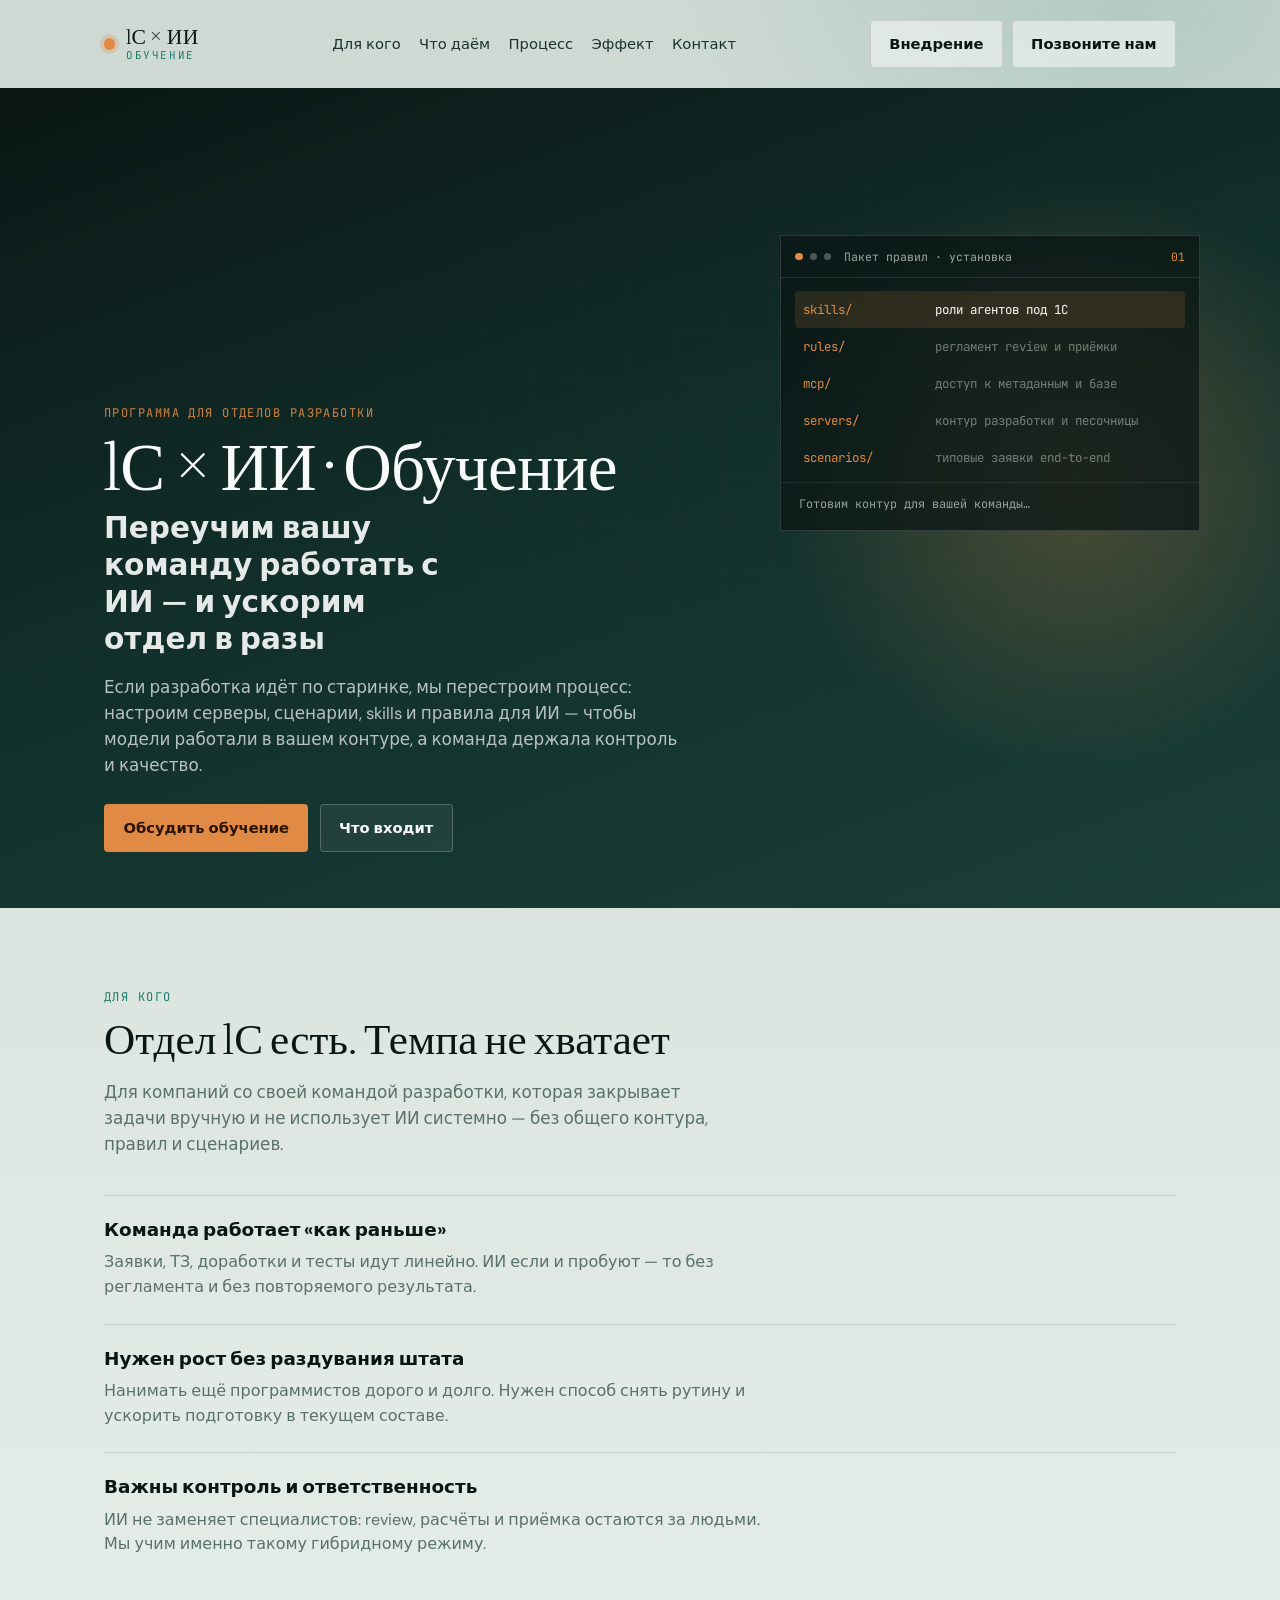
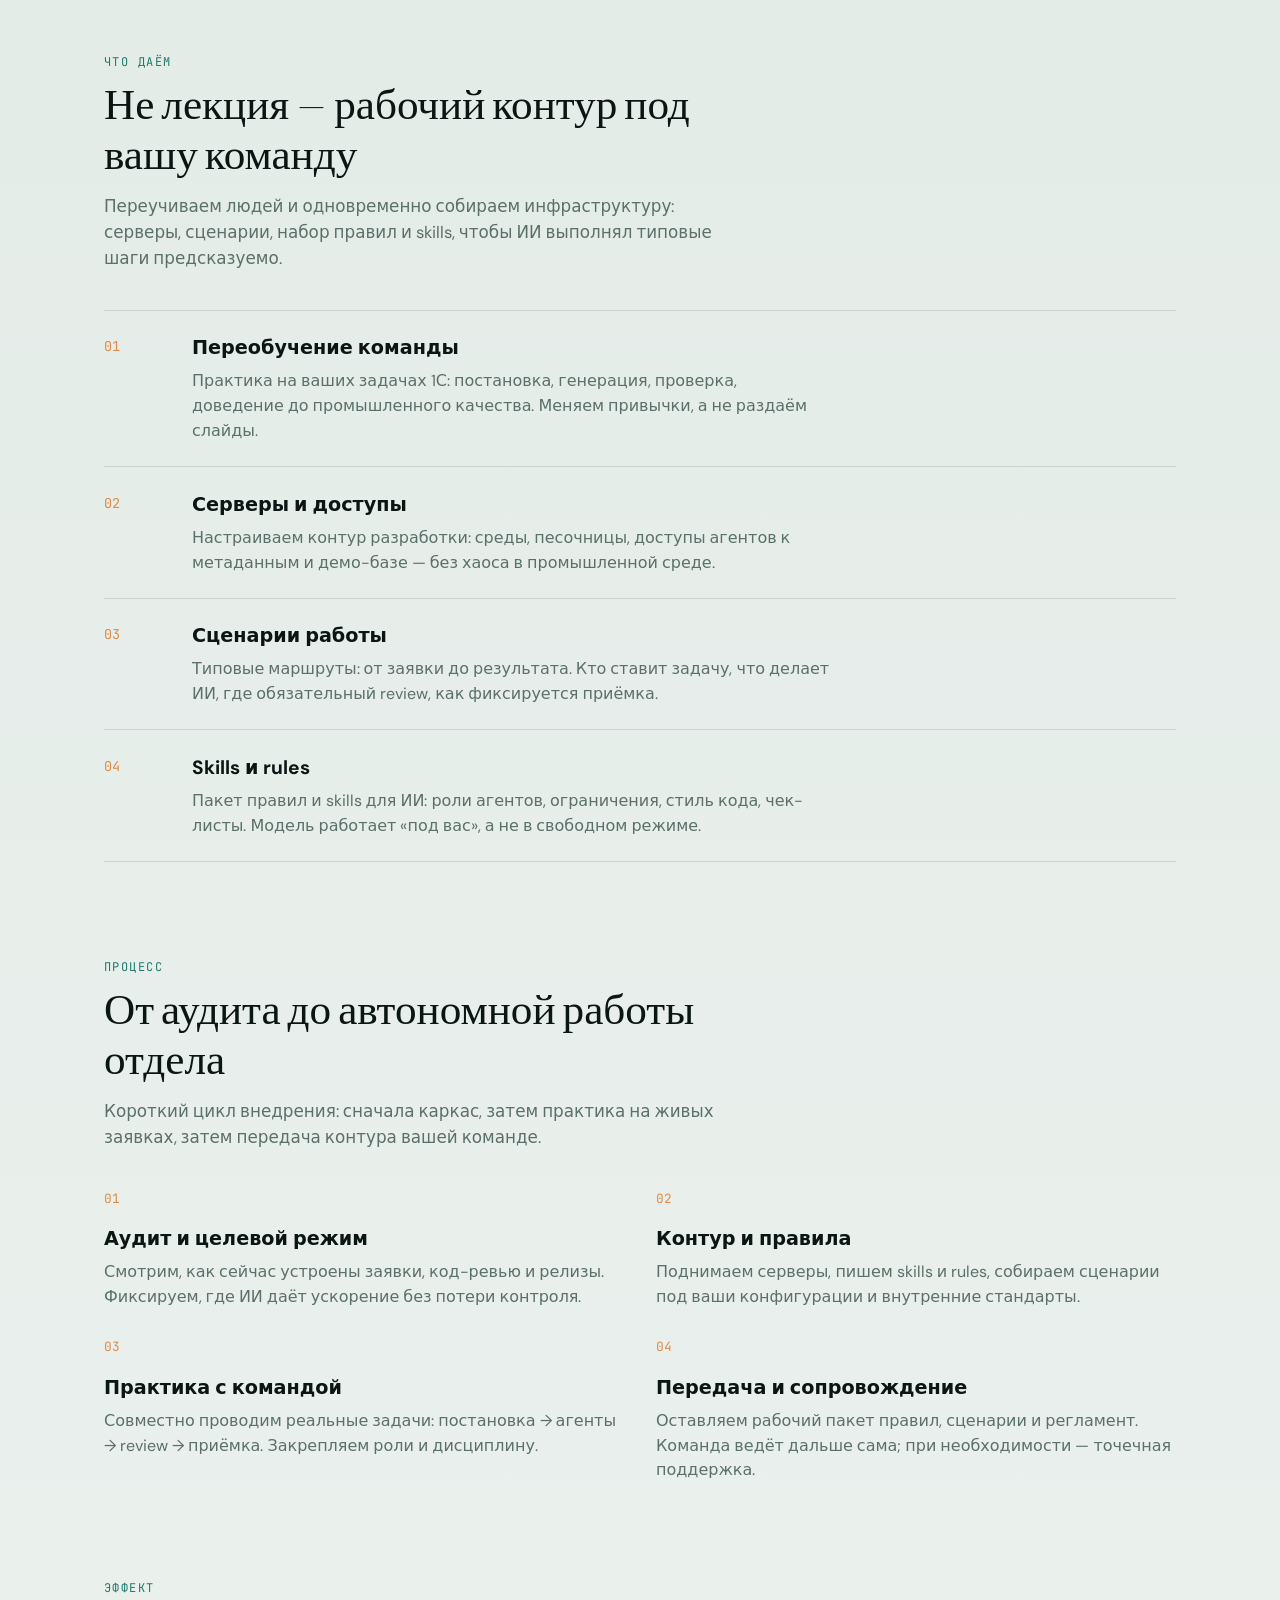
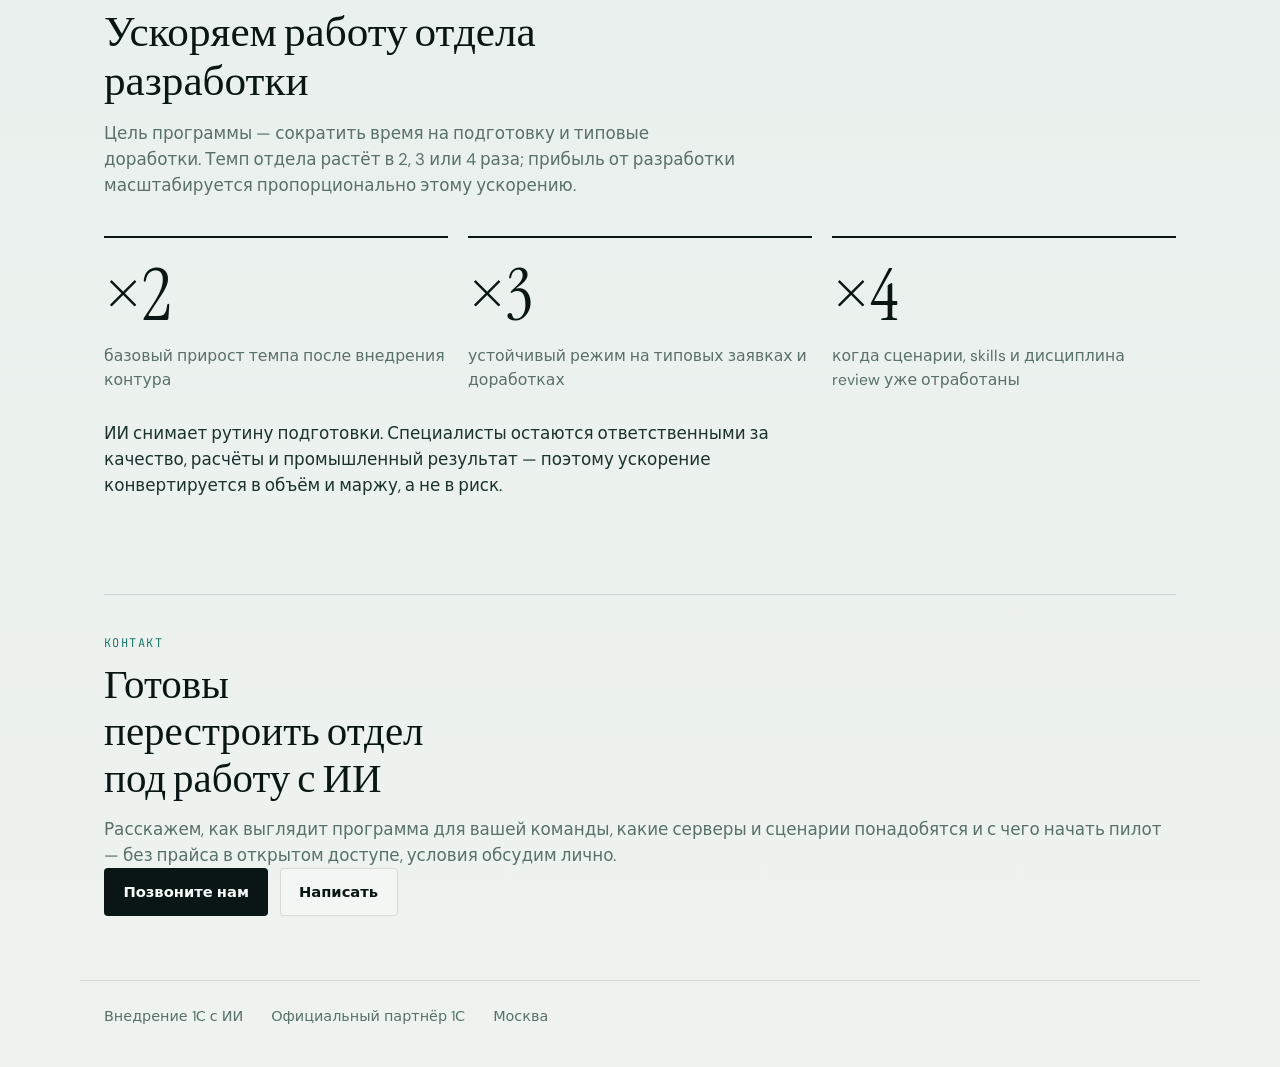
==== training/index.html @ ff964631 "Add second landing for AI training of 1C development teams New /training site covers retraining, ser" ====
<!DOCTYPE html>
<html lang="ru">
<head>
  <meta charset="UTF-8" />
  <meta name="viewport" content="width=device-width, initial-scale=1" />
  <title>Обучение команды 1С работе с ИИ</title>
  <meta name="description" content="Переучиваем отдел разработки 1С: сценарии, серверы, правила и skills для ИИ. Ускоряем работу в 2–4 раза без расширения штата." />
  <link rel="preconnect" href="https://fonts.googleapis.com" />
  <link rel="preconnect" href="https://fonts.gstatic.com" crossorigin />
  <link href="https://fonts.googleapis.com/css2?family=DM+Sans:ital,opsz,wght@0,9..40,400;0,9..40,500;0,9..40,600;0,9..40,700;1,9..40,400&family=Instrument+Serif:ital@0;1&family=JetBrains+Mono:wght@400;500&display=swap" rel="stylesheet" />
  <link rel="stylesheet" href="styles.css" />
</head>
<body>
  <div class="grain" aria-hidden="true"></div>

  <header class="site-header">
    <a class="brand" href="#top" aria-label="Наверх">
      <span class="brand-mark" aria-hidden="true"></span>
      <span class="brand-text">
        <span class="brand-line">1С × ИИ</span>
        <span class="brand-sub">Обучение</span>
      </span>
    </a>
    <nav class="nav">
      <a href="#for-whom">Для кого</a>
      <a href="#deliver">Что даём</a>
      <a href="#process">Процесс</a>
      <a href="#effect">Эффект</a>
      <a href="#contact">Контакт</a>
    </nav>
    <div class="header-actions">
      <a class="btn btn-ghost" href="../">Внедрение</a>
      <a class="btn btn-ghost" href="tel:+79161446944">Позвоните нам</a>
    </div>
  </header>

  <main id="top">
    <section class="hero" aria-labelledby="hero-title">
      <div class="hero-plane" aria-hidden="true">
        <div class="hero-grid"></div>
        <div class="hero-glow"></div>
        <div class="pack" id="pack">
          <div class="pack-chrome">
            <span class="pack-dot"></span>
            <span class="pack-dot"></span>
            <span class="pack-dot"></span>
            <span class="pack-label">Пакет правил · установка</span>
            <span class="pack-step" id="pack-step">01</span>
          </div>
          <ul class="pack-list" id="pack-list">
            <li class="is-on"><code>skills/</code><span>роли агентов под 1С</span></li>
            <li><code>rules/</code><span>регламент review и приёмки</span></li>
            <li><code>mcp/</code><span>доступ к метаданным и базе</span></li>
            <li><code>servers/</code><span>контур разработки и песочницы</span></li>
            <li><code>scenarios/</code><span>типовые заявки end-to-end</span></li>
          </ul>
          <p class="pack-status" id="pack-status">Готовим контур для вашей команды…</p>
        </div>
      </div>

      <div class="hero-copy">
        <p class="hero-kicker">Программа для отделов разработки</p>
        <p class="hero-brand">1С × ИИ · Обучение</p>
        <h1 class="hero-title" id="hero-title">Переучим вашу команду работать с ИИ — и ускорим отдел в разы</h1>
        <p class="hero-lead">
          Если разработка идёт по старинке, мы перестроим процесс: настроим серверы, сценарии, skills и правила для ИИ — чтобы модели работали в вашем контуре, а команда держала контроль и качество.
        </p>
        <div class="hero-cta">
          <a class="btn btn-primary" href="#contact">Обсудить обучение</a>
          <a class="btn btn-ghost" href="#deliver">Что входит</a>
        </div>
      </div>
    </section>

    <section class="section for-whom" id="for-whom" aria-labelledby="for-whom-title">
      <div class="section-head">
        <p class="eyebrow">Для кого</p>
        <h2 id="for-whom-title">Отдел 1С есть. Темпа не хватает</h2>
        <p class="section-lead">
          Для компаний со своей командой разработки, которая закрывает задачи вручную и не использует ИИ системно — без общего контура, правил и сценариев.
        </p>
      </div>
      <ul class="signal-list">
        <li>
          <strong>Команда работает «как раньше»</strong>
          <span>Заявки, ТЗ, доработки и тесты идут линейно. ИИ если и пробуют — то без регламента и без повторяемого результата.</span>
        </li>
        <li>
          <strong>Нужен рост без раздувания штата</strong>
          <span>Нанимать ещё программистов дорого и долго. Нужен способ снять рутину и ускорить подготовку в текущем составе.</span>
        </li>
        <li>
          <strong>Важны контроль и ответственность</strong>
          <span>ИИ не заменяет специалистов: review, расчёты и приёмка остаются за людьми. Мы учим именно такому гибридному режиму.</span>
        </li>
      </ul>
    </section>

    <section class="section deliver" id="deliver" aria-labelledby="deliver-title">
      <div class="section-head">
        <p class="eyebrow">Что даём</p>
        <h2 id="deliver-title">Не лекция — рабочий контур под вашу команду</h2>
        <p class="section-lead">
          Переучиваем людей и одновременно собираем инфраструктуру: серверы, сценарии, набор правил и skills, чтобы ИИ выполнял типовые шаги предсказуемо.
        </p>
      </div>
      <ol class="deliver-list">
        <li>
          <span class="deliver-num">01</span>
          <div>
            <h3>Переобучение команды</h3>
            <p>Практика на ваших задачах 1С: постановка, генерация, проверка, доведение до промышленного качества. Меняем привычки, а не раздаём слайды.</p>
          </div>
        </li>
        <li>
          <span class="deliver-num">02</span>
          <div>
            <h3>Серверы и доступы</h3>
            <p>Настраиваем контур разработки: среды, песочницы, доступы агентов к метаданным и демо-базе — без хаоса в промышленной среде.</p>
          </div>
        </li>
        <li>
          <span class="deliver-num">03</span>
          <div>
            <h3>Сценарии работы</h3>
            <p>Типовые маршруты: от заявки до результата. Кто ставит задачу, что делает ИИ, где обязательный review, как фиксируется приёмка.</p>
          </div>
        </li>
        <li>
          <span class="deliver-num">04</span>
          <div>
            <h3>Skills и rules</h3>
            <p>Пакет правил и skills для ИИ: роли агентов, ограничения, стиль кода, чек-листы. Модель работает «под вас», а не в свободном режиме.</p>
          </div>
        </li>
      </ol>
    </section>

    <section class="section process" id="process" aria-labelledby="process-title">
      <div class="section-head">
        <p class="eyebrow">Процесс</p>
        <h2 id="process-title">От аудита до автономной работы отдела</h2>
        <p class="section-lead">
          Короткий цикл внедрения: сначала каркас, затем практика на живых заявках, затем передача контура вашей команде.
        </p>
      </div>
      <ol class="steps">
        <li>
          <h3>Аудит и целевой режим</h3>
          <p>Смотрим, как сейчас устроены заявки, код-ревью и релизы. Фиксируем, где ИИ даёт ускорение без потери контроля.</p>
        </li>
        <li>
          <h3>Контур и правила</h3>
          <p>Поднимаем серверы, пишем skills и rules, собираем сценарии под ваши конфигурации и внутренние стандарты.</p>
        </li>
        <li>
          <h3>Практика с командой</h3>
          <p>Совместно проводим реальные задачи: постановка → агенты → review → приёмка. Закрепляем роли и дисциплину.</p>
        </li>
        <li>
          <h3>Передача и сопровождение</h3>
          <p>Оставляем рабочий пакет правил, сценарии и регламент. Команда ведёт дальше сама; при необходимости — точечная поддержка.</p>
        </li>
      </ol>
    </section>

    <section class="section effect" id="effect" aria-labelledby="effect-title">
      <div class="section-head">
        <p class="eyebrow">Эффект</p>
        <h2 id="effect-title">Ускоряем работу отдела разработки</h2>
        <p class="section-lead">
          Цель программы — сократить время на подготовку и типовые доработки. Темп отдела растёт в 2, 3 или 4 раза; прибыль от разработки масштабируется пропорционально этому ускорению.
        </p>
      </div>
      <div class="multipliers" aria-label="Множители ускорения">
        <div class="multiplier">
          <p class="multiplier-value">×2</p>
          <p class="multiplier-label">базовый прирост темпа после внедрения контура</p>
        </div>
        <div class="multiplier">
          <p class="multiplier-value">×3</p>
          <p class="multiplier-label">устойчивый режим на типовых заявках и доработках</p>
        </div>
        <div class="multiplier">
          <p class="multiplier-value">×4</p>
          <p class="multiplier-label">когда сценарии, skills и дисциплина review уже отработаны</p>
        </div>
      </div>
      <p class="effect-note">
        ИИ снимает рутину подготовки. Специалисты остаются ответственными за качество, расчёты и промышленный результат — поэтому ускорение конвертируется в объём и маржу, а не в риск.
      </p>
    </section>

    <section class="section contact" id="contact" aria-labelledby="contact-title">
      <div class="contact-panel">
        <p class="eyebrow">Контакт</p>
        <h2 id="contact-title">Готовы перестроить отдел под работу с ИИ</h2>
        <p class="section-lead">
          Расскажем, как выглядит программа для вашей команды, какие серверы и сценарии понадобятся и с чего начать пилот — без прайса в открытом доступе, условия обсудим лично.
        </p>
        <div class="hero-cta">
          <a class="btn btn-primary" href="tel:+79161446944">Позвоните нам</a>
          <a class="btn btn-ghost" href="mailto:info@intelav.ru">Написать</a>
        </div>
      </div>
    </section>
  </main>

  <footer class="site-footer">
    <a href="../">Внедрение 1С с ИИ</a>
    <span>Официальный партнёр 1С</span>
    <span>Москва</span>
  </footer>

  <script src="script.js"></script>
</body>
</html>
---- training/styles.css ----
:root {
  --ink: #0a1614;
  --ink-soft: #1c322e;
  --paper: #e4ece8;
  --line: rgba(10, 22, 20, 0.12);
  --ember: #e08a45;
  --ember-ink: #2a1406;
  --teal: #1f7a6c;
  --muted: #5a706a;
  --white: #f7faf8;
  --font-display: "Instrument Serif", Georgia, serif;
  --font-body: "DM Sans", system-ui, sans-serif;
  --font-mono: "JetBrains Mono", ui-monospace, monospace;
  --radius: 4px;
  --max: 1120px;
}

*,
*::before,
*::after {
  box-sizing: border-box;
}

html {
  scroll-behavior: smooth;
}

body {
  margin: 0;
  font-family: var(--font-body);
  color: var(--ink);
  background:
    radial-gradient(1000px 560px at 12% -10%, rgba(224, 138, 69, 0.18), transparent 55%),
    radial-gradient(900px 640px at 88% 0%, rgba(31, 122, 108, 0.16), transparent 50%),
    linear-gradient(180deg, #cfdad4 0%, var(--paper) 38%, #eef3f0 100%);
  line-height: 1.55;
  min-height: 100vh;
  overflow-x: hidden;
}

.grain {
  pointer-events: none;
  position: fixed;
  inset: 0;
  z-index: 0;
  opacity: 0.045;
  background-image: url("data:image/svg+xml,%3Csvg viewBox='0 0 200 200' xmlns='http://www.w3.org/2000/svg'%3E%3Cfilter id='n'%3E%3CfeTurbulence type='fractalNoise' baseFrequency='0.9' numOctaves='4' stitchTiles='stitch'/%3E%3C/filter%3E%3Crect width='100%25' height='100%25' filter='url(%23n)'/%3E%3C/svg%3E");
}

.site-header,
main,
.site-footer {
  position: relative;
  z-index: 1;
}

a {
  color: inherit;
  text-decoration: none;
}

.site-header {
  display: flex;
  align-items: center;
  justify-content: space-between;
  gap: 1rem;
  max-width: var(--max);
  margin: 0 auto;
  padding: 1.25rem 1.5rem;
}

.brand {
  display: inline-flex;
  align-items: center;
  gap: 0.7rem;
}

.brand-mark {
  width: 0.7rem;
  height: 0.7rem;
  border-radius: 50%;
  background: var(--ember);
  box-shadow: 0 0 0 4px rgba(224, 138, 69, 0.22);
  animation: pulse-mark 2.8s ease-in-out infinite;
}

.brand-text {
  display: flex;
  flex-direction: column;
  line-height: 1.1;
}

.brand-line {
  font-family: var(--font-display);
  font-size: 1.35rem;
  letter-spacing: 0.01em;
}

.brand-sub {
  font-family: var(--font-mono);
  font-size: 0.68rem;
  text-transform: uppercase;
  letter-spacing: 0.14em;
  color: var(--teal);
}

.nav {
  display: flex;
  gap: 1.15rem;
  font-size: 0.92rem;
  color: var(--ink-soft);
}

.nav a:hover {
  color: var(--ink);
}

.header-actions {
  display: flex;
  gap: 0.55rem;
}

.btn {
  display: inline-flex;
  align-items: center;
  justify-content: center;
  padding: 0.72rem 1.15rem;
  border-radius: var(--radius);
  border: 1px solid transparent;
  font: inherit;
  font-weight: 600;
  font-size: 0.92rem;
  transition: transform 0.18s ease, background 0.18s ease, border-color 0.18s ease;
}

.btn:hover {
  transform: translateY(-1px);
}

.btn-primary {
  background: var(--ink);
  color: var(--white);
}

.btn-primary:hover {
  background: var(--ink-soft);
}

.btn-ghost {
  border-color: var(--line);
  background: rgba(247, 250, 248, 0.55);
  color: var(--ink);
}

.btn-ghost:hover {
  border-color: var(--ink);
}

.hero {
  position: relative;
  min-height: calc(100vh - 5rem);
  display: grid;
  align-items: end;
  max-width: none;
  margin: 0;
  padding: 0;
  overflow: hidden;
}

.hero-plane {
  position: absolute;
  inset: 0;
  background:
    linear-gradient(160deg, #0a1614 0%, #12302b 48%, #1a3f38 100%);
}

.hero-grid {
  position: absolute;
  inset: 0;
  opacity: 0.28;
  background-image:
    linear-gradient(rgba(224, 138, 69, 0.12) 1px, transparent 1px),
    linear-gradient(90deg, rgba(224, 138, 69, 0.12) 1px, transparent 1px);
  background-size: 48px 48px;
  mask-image: radial-gradient(ellipse 70% 60% at 70% 40%, #000 20%, transparent 75%);
  animation: grid-drift 18s linear infinite;
}

.hero-glow {
  position: absolute;
  width: 48vw;
  height: 48vw;
  right: -8%;
  top: 10%;
  border-radius: 50%;
  background: radial-gradient(circle, rgba(224, 138, 69, 0.28), transparent 68%);
  animation: glow-breathe 6s ease-in-out infinite;
}

.pack {
  position: absolute;
  right: max(1.5rem, calc((100vw - var(--max)) / 2));
  top: 18%;
  width: min(420px, 42vw);
  border: 1px solid rgba(247, 250, 248, 0.14);
  background: rgba(10, 22, 20, 0.72);
  backdrop-filter: blur(10px);
  color: var(--white);
  font-family: var(--font-mono);
  overflow: hidden;
}

.pack-chrome {
  display: flex;
  align-items: center;
  gap: 0.45rem;
  padding: 0.7rem 0.9rem;
  border-bottom: 1px solid rgba(247, 250, 248, 0.1);
  font-size: 0.72rem;
  color: rgba(247, 250, 248, 0.62);
}

.pack-dot {
  width: 0.45rem;
  height: 0.45rem;
  border-radius: 50%;
  background: rgba(247, 250, 248, 0.28);
}

.pack-dot:first-child {
  background: var(--ember);
}

.pack-label {
  margin-left: 0.35rem;
  flex: 1;
}

.pack-step {
  color: var(--ember);
}

.pack-list {
  list-style: none;
  margin: 0;
  padding: 0.85rem 0.9rem 0.4rem;
}

.pack-list li {
  display: grid;
  grid-template-columns: 7.5rem 1fr;
  gap: 0.75rem;
  padding: 0.55rem 0.45rem;
  border-radius: var(--radius);
  font-size: 0.78rem;
  color: rgba(247, 250, 248, 0.42);
  transition: color 0.35s ease, background 0.35s ease;
}

.pack-list li.is-on {
  color: var(--white);
  background: rgba(224, 138, 69, 0.14);
}

.pack-list code {
  color: var(--ember);
  font-family: inherit;
}

.pack-status {
  margin: 0;
  padding: 0.75rem 1.1rem 1rem;
  font-size: 0.74rem;
  color: rgba(247, 250, 248, 0.58);
  border-top: 1px solid rgba(247, 250, 248, 0.08);
}

.hero-copy {
  position: relative;
  z-index: 2;
  max-width: var(--max);
  width: 100%;
  margin: 0 auto;
  padding: 6.5rem 1.5rem 3.5rem;
  color: var(--white);
}

.hero-kicker {
  margin: 0 0 0.85rem;
  font-family: var(--font-mono);
  font-size: 0.75rem;
  letter-spacing: 0.12em;
  text-transform: uppercase;
  color: rgba(224, 138, 69, 0.92);
}

.hero-brand {
  margin: 0 0 0.65rem;
  font-family: var(--font-display);
  font-size: clamp(2.4rem, 5.5vw, 4.2rem);
  line-height: 0.95;
  letter-spacing: -0.01em;
}

.hero-title {
  margin: 0 0 1rem;
  max-width: 16ch;
  font-family: var(--font-body);
  font-size: clamp(1.35rem, 2.4vw, 1.85rem);
  font-weight: 600;
  line-height: 1.25;
  color: rgba(247, 250, 248, 0.92);
}

.hero-lead {
  margin: 0 0 1.6rem;
  max-width: 36rem;
  font-size: 1.05rem;
  color: rgba(247, 250, 248, 0.72);
}

.hero-cta {
  display: flex;
  flex-wrap: wrap;
  gap: 0.7rem;
}

.hero .btn-ghost {
  border-color: rgba(247, 250, 248, 0.22);
  background: rgba(247, 250, 248, 0.06);
  color: var(--white);
}

.hero .btn-ghost:hover {
  border-color: rgba(247, 250, 248, 0.55);
}

.hero .btn-primary {
  background: var(--ember);
  color: var(--ember-ink);
}

.hero .btn-primary:hover {
  background: #eba05f;
}

.section {
  max-width: var(--max);
  margin: 0 auto;
  padding: 5rem 1.5rem 1rem;
}

.section-head {
  max-width: 40rem;
  margin-bottom: 2.4rem;
}

.eyebrow {
  margin: 0 0 0.55rem;
  font-family: var(--font-mono);
  font-size: 0.75rem;
  letter-spacing: 0.12em;
  text-transform: uppercase;
  color: var(--teal);
}

.section-head h2 {
  margin: 0 0 0.85rem;
  font-family: var(--font-display);
  font-size: clamp(1.9rem, 3.4vw, 2.7rem);
  font-weight: 400;
  line-height: 1.15;
}

.section-lead {
  margin: 0;
  color: var(--muted);
  font-size: 1.05rem;
}

.signal-list,
.deliver-list,
.steps {
  list-style: none;
  margin: 0;
  padding: 0;
}

.signal-list {
  display: grid;
  gap: 1.5rem;
}

.signal-list li {
  display: grid;
  gap: 0.35rem;
  padding-top: 1.25rem;
  border-top: 1px solid var(--line);
}

.signal-list strong {
  font-size: 1.15rem;
}

.signal-list span {
  color: var(--muted);
  max-width: 42rem;
}

.deliver-list {
  display: grid;
  gap: 0;
}

.deliver-list li {
  display: grid;
  grid-template-columns: 4.5rem 1fr;
  gap: 1rem;
  padding: 1.4rem 0;
  border-top: 1px solid var(--line);
}

.deliver-list li:last-child {
  border-bottom: 1px solid var(--line);
}

.deliver-num {
  font-family: var(--font-mono);
  font-size: 0.85rem;
  color: var(--ember);
  padding-top: 0.2rem;
}

.deliver-list h3,
.steps h3 {
  margin: 0 0 0.4rem;
  font-size: 1.2rem;
}

.deliver-list p,
.steps p {
  margin: 0;
  color: var(--muted);
  max-width: 40rem;
}

.steps {
  display: grid;
  grid-template-columns: repeat(2, minmax(0, 1fr));
  gap: 1.75rem 2rem;
  counter-reset: step;
}

.steps li {
  position: relative;
  padding-top: 2.2rem;
}

.steps li::before {
  counter-increment: step;
  content: "0" counter(step);
  position: absolute;
  top: 0;
  left: 0;
  font-family: var(--font-mono);
  font-size: 0.8rem;
  color: var(--ember);
}

.multipliers {
  display: grid;
  grid-template-columns: repeat(3, minmax(0, 1fr));
  gap: 1.25rem;
  margin-bottom: 1.75rem;
}

.multiplier {
  padding: 1.4rem 0 0;
  border-top: 2px solid var(--ink);
}

.multiplier-value {
  margin: 0;
  font-family: var(--font-display);
  font-size: clamp(3rem, 6vw, 4.5rem);
  line-height: 1;
  color: var(--ink);
}

.multiplier-label {
  margin: 0.7rem 0 0;
  color: var(--muted);
  font-size: 0.98rem;
}

.effect-note {
  margin: 0;
  max-width: 44rem;
  color: var(--ink-soft);
  font-size: 1.05rem;
}

.contact {
  padding-bottom: 4rem;
}

.contact-panel {
  padding: 2.4rem 0 0;
  border-top: 1px solid var(--line);
}

.contact-panel h2 {
  margin: 0 0 0.85rem;
  font-family: var(--font-display);
  font-size: clamp(1.9rem, 3.2vw, 2.6rem);
  font-weight: 400;
  line-height: 1.15;
  max-width: 18ch;
}

.site-footer {
  display: flex;
  flex-wrap: wrap;
  gap: 1rem 1.75rem;
  max-width: var(--max);
  margin: 0 auto;
  padding: 1.5rem 1.5rem 2.5rem;
  color: var(--muted);
  font-size: 0.9rem;
  border-top: 1px solid var(--line);
}

.site-footer a:hover {
  color: var(--ink);
}

.reveal {
  opacity: 0;
  transform: translateY(18px);
  transition: opacity 0.7s ease, transform 0.7s ease;
}

.reveal.is-visible {
  opacity: 1;
  transform: none;
}

@keyframes pulse-mark {
  0%,
  100% {
    box-shadow: 0 0 0 4px rgba(224, 138, 69, 0.22);
  }
  50% {
    box-shadow: 0 0 0 8px rgba(224, 138, 69, 0.08);
  }
}

@keyframes grid-drift {
  from {
    transform: translateY(0);
  }
  to {
    transform: translateY(48px);
  }
}

@keyframes glow-breathe {
  0%,
  100% {
    opacity: 0.75;
    transform: scale(1);
  }
  50% {
    opacity: 1;
    transform: scale(1.06);
  }
}

@media (max-width: 900px) {
  .nav {
    display: none;
  }

  .pack {
    position: relative;
    right: auto;
    top: auto;
    width: min(100%, 420px);
    margin: 1.5rem 1.5rem 0 auto;
  }

  .hero {
    min-height: auto;
    display: block;
  }

  .hero-copy {
    padding-top: 2.5rem;
  }

  .hero-brand {
    max-width: 12ch;
  }

  .steps,
  .multipliers {
    grid-template-columns: 1fr;
  }
}

@media (max-width: 560px) {
  .header-actions .btn-ghost:first-child {
    display: none;
  }

  .deliver-list li {
    grid-template-columns: 3rem 1fr;
  }

  .pack-list li {
    grid-template-columns: 1fr;
    gap: 0.2rem;
  }
}

@media (prefers-reduced-motion: reduce) {
  *,
  *::before,
  *::after {
    animation: none !important;
    transition: none !important;
  }

  .reveal {
    opacity: 1;
    transform: none;
  }
}
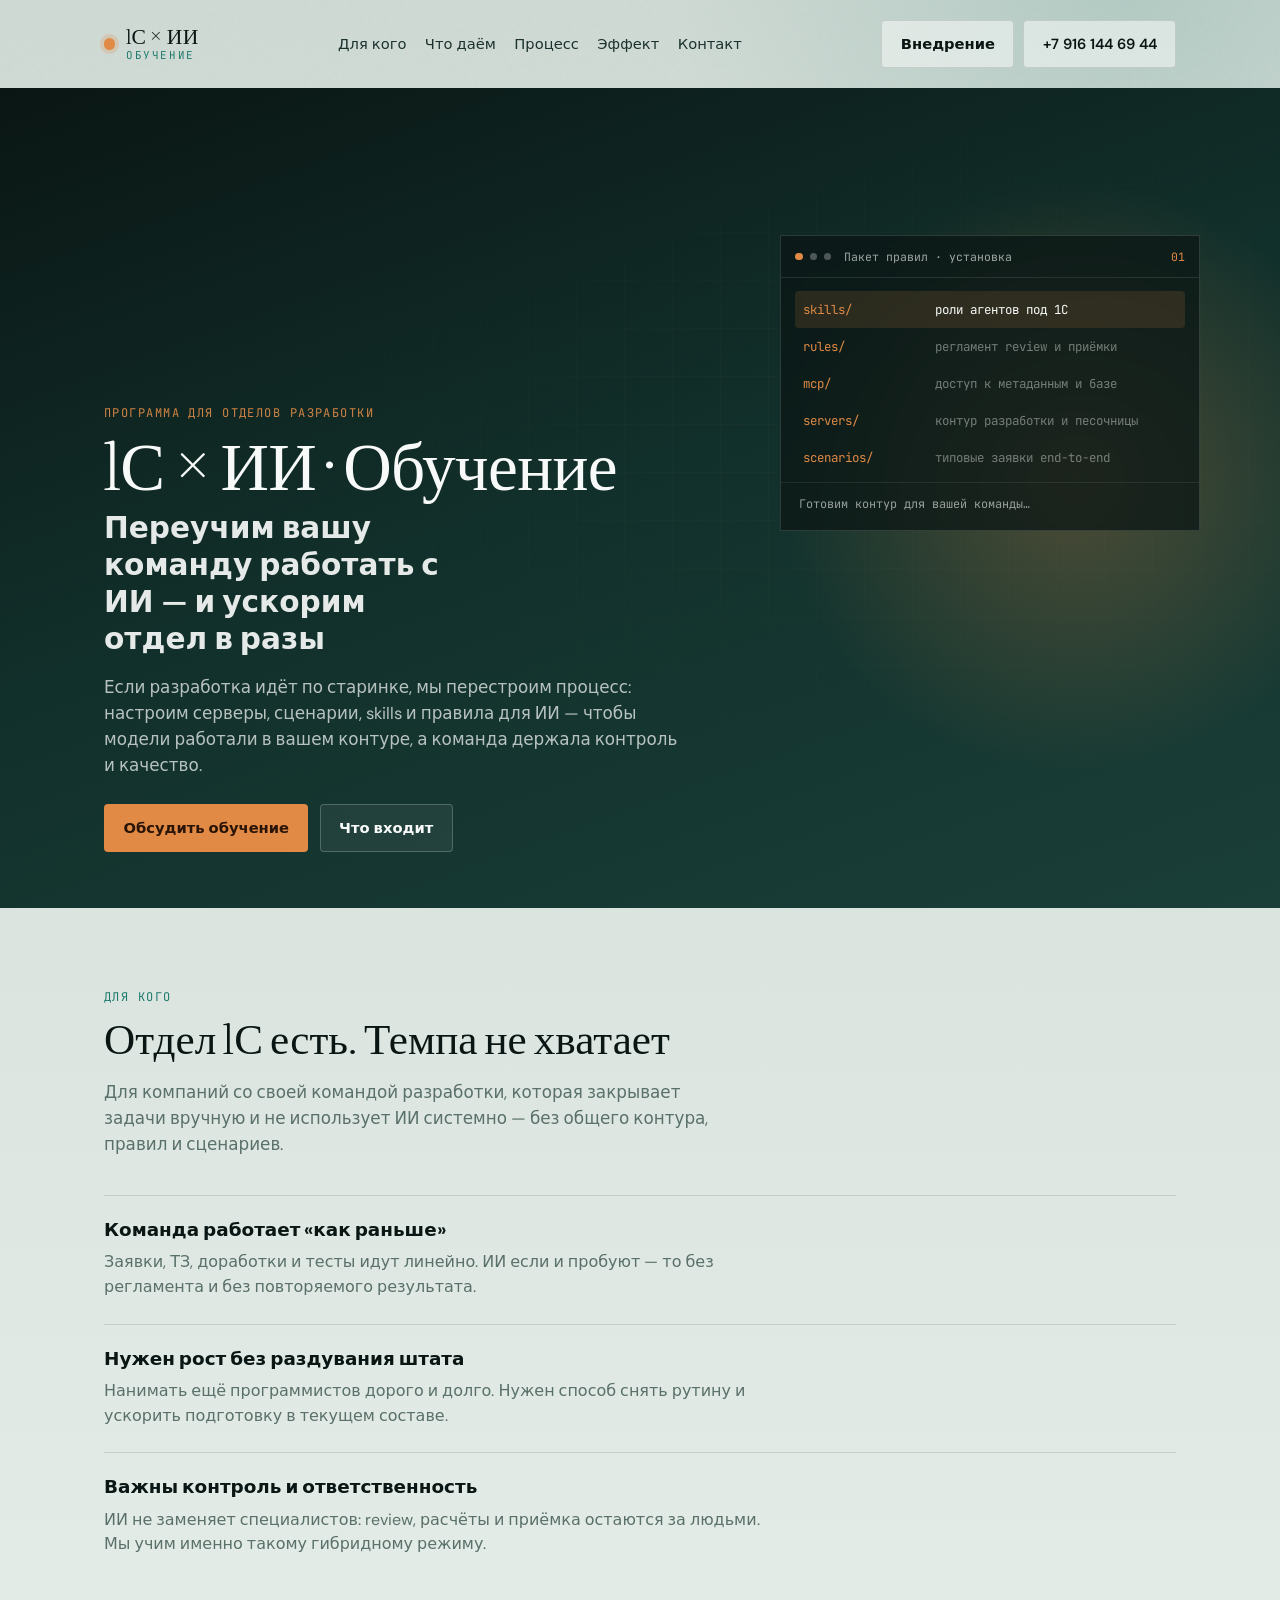
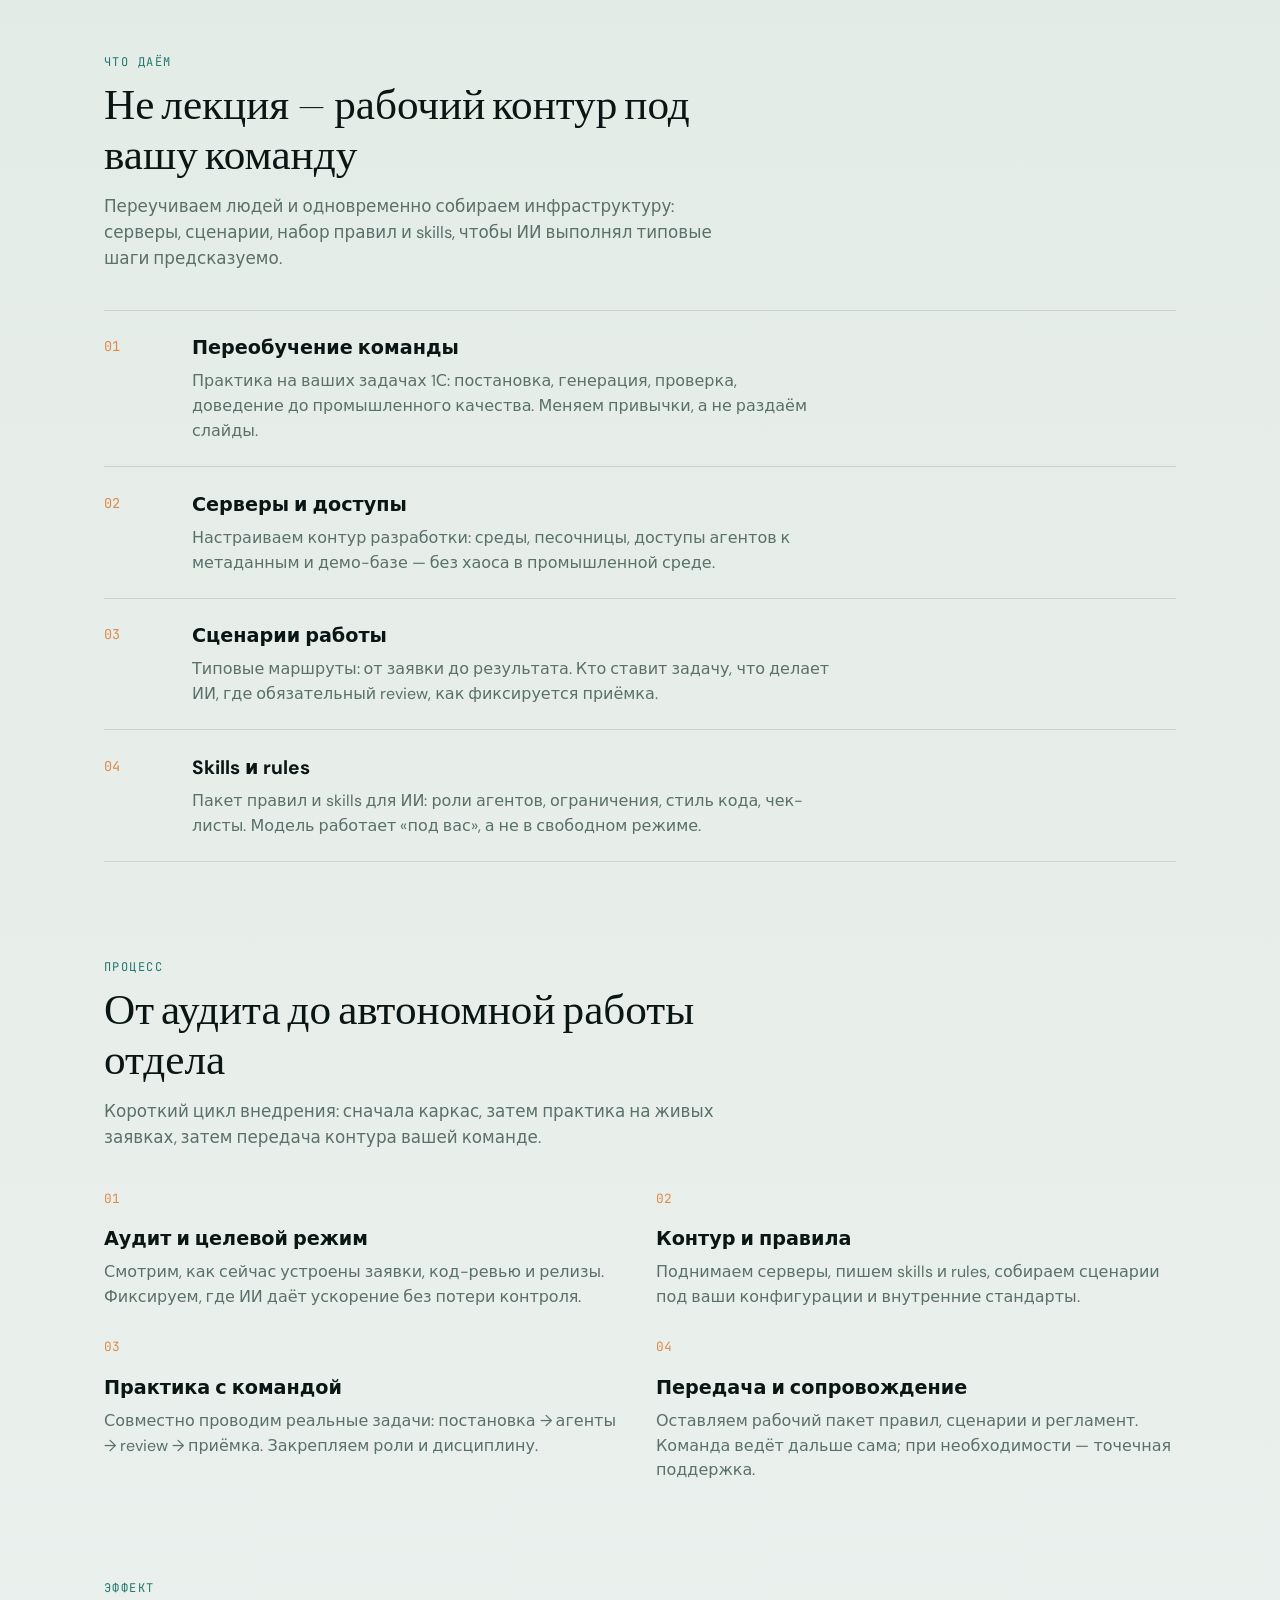
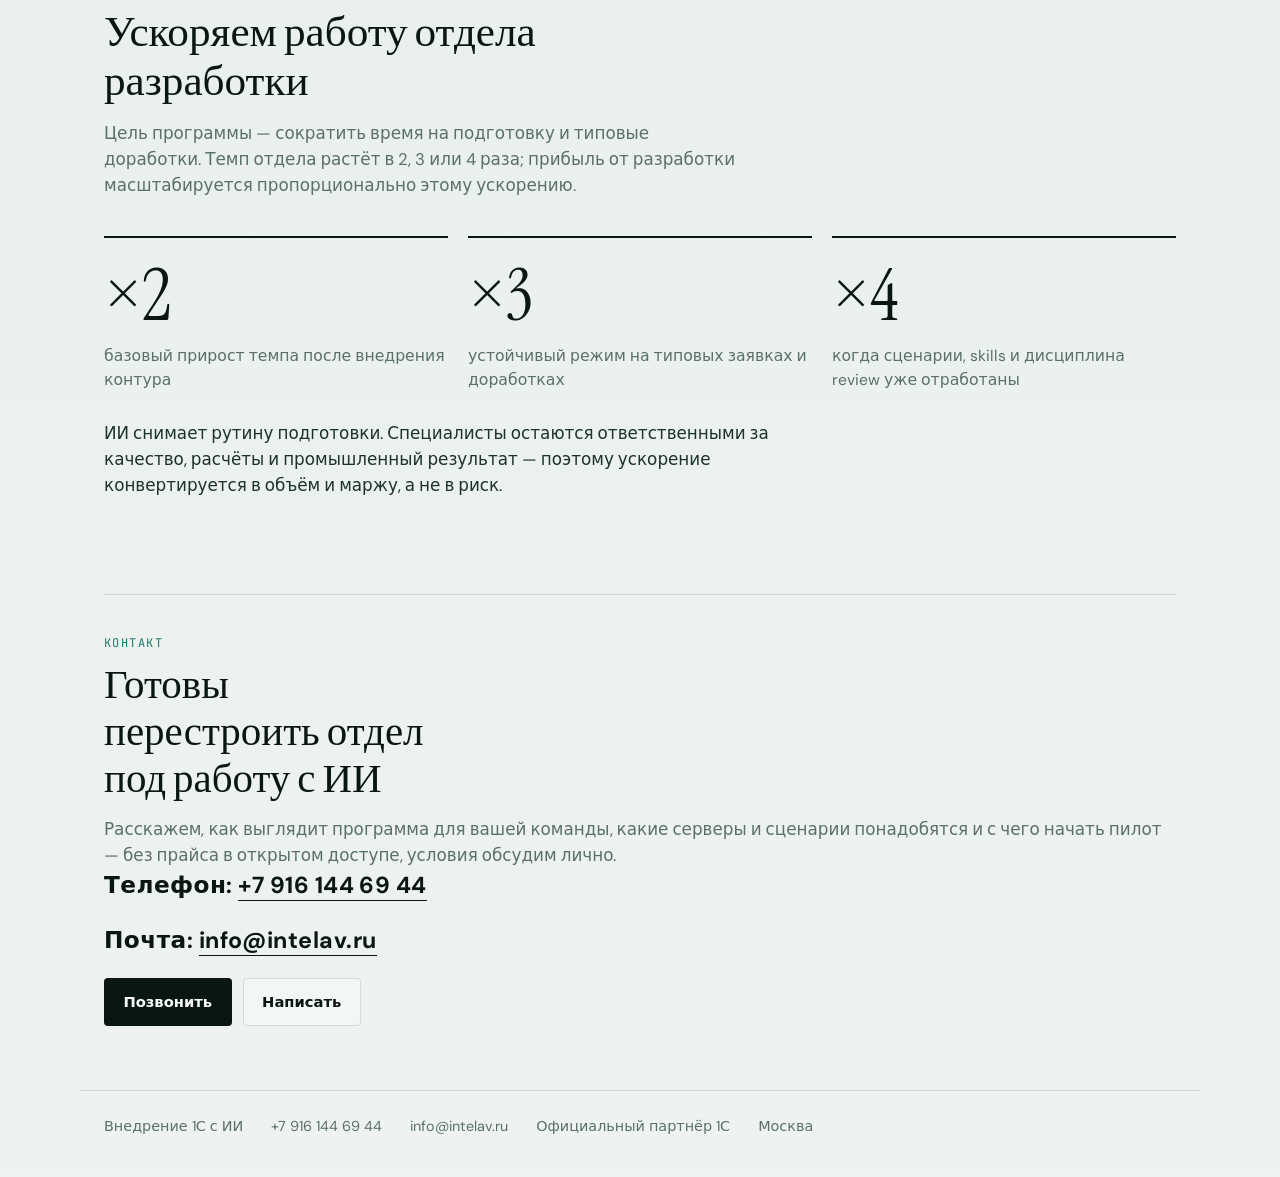
==== commit 69d9ddf5: "Add Yandex Metrika, visible contacts, and updated team photos to both landings. EOF  Co-authored-by:" ====
--- a/training/index.html
+++ b/training/index.html
@@ -3,6 +3,19 @@
 <head>
   <meta charset="UTF-8" />
   <meta name="viewport" content="width=device-width, initial-scale=1" />
+  <!-- Yandex.Metrika counter -->
+  <script type="text/javascript">
+    (function(m,e,t,r,i,k,a){
+        m[i]=m[i]||function(){(m[i].a=m[i].a||[]).push(arguments)};
+        m[i].l=1*new Date();
+        for (var j = 0; j < document.scripts.length; j++) {if (document.scripts[j].src === r) { return; }}
+        k=e.createElement(t),a=e.getElementsByTagName(t)[0],k.async=1,k.src=r,a.parentNode.insertBefore(k,a)
+    })(window, document,'script','https://mc.yandex.ru/metrika/tag.js?id=113550254', 'ym');
+
+    ym(113550254, 'init', {ssr:true, webvisor:true, clickmap:true, ecommerce:"dataLayer", referrer: document.referrer, url: location.href, accurateTrackBounce:true, trackLinks:true});
+  </script>
+  <noscript><div><img src="https://mc.yandex.ru/watch/113550254" style="position:absolute; left:-9999px;" alt="" /></div></noscript>
+  <!-- /Yandex.Metrika counter -->
   <title>Обучение команды 1С работе с ИИ</title>
   <meta name="description" content="Переучиваем отдел разработки 1С: сценарии, серверы, правила и skills для ИИ. Ускоряем работу в 2–4 раза без расширения штата." />
   <link rel="preconnect" href="https://fonts.googleapis.com" />
@@ -30,7 +43,7 @@
     </nav>
     <div class="header-actions">
       <a class="btn btn-ghost" href="../">Внедрение</a>
-      <a class="btn btn-ghost" href="tel:+79161446944">Позвоните нам</a>
+      <a class="btn btn-ghost" href="tel:+79161446944">+7 916 144 69 44</a>
     </div>
   </header>
 
@@ -198,8 +211,10 @@
         <p class="section-lead">
           Расскажем, как выглядит программа для вашей команды, какие серверы и сценарии понадобятся и с чего начать пилот — без прайса в открытом доступе, условия обсудим лично.
         </p>
+        <p class="contact-phone">Телефон: <a href="tel:+79161446944">+7 916 144 69 44</a></p>
+        <p class="contact-phone">Почта: <a href="mailto:info@intelav.ru">info@intelav.ru</a></p>
         <div class="hero-cta">
-          <a class="btn btn-primary" href="tel:+79161446944">Позвоните нам</a>
+          <a class="btn btn-primary" href="tel:+79161446944">Позвонить</a>
           <a class="btn btn-ghost" href="mailto:info@intelav.ru">Написать</a>
         </div>
       </div>
@@ -208,6 +223,8 @@
 
   <footer class="site-footer">
     <a href="../">Внедрение 1С с ИИ</a>
+    <a href="tel:+79161446944">+7 916 144 69 44</a>
+    <a href="mailto:info@intelav.ru">info@intelav.ru</a>
     <span>Официальный партнёр 1С</span>
     <span>Москва</span>
   </footer>
--- a/training/styles.css
+++ b/training/styles.css
@@ -509,6 +509,20 @@
   border-top: 1px solid var(--line);
 }
 
+.contact-phone {
+  margin: 0 0 1.2rem;
+  font-size: 1.45rem;
+  font-weight: 700;
+  letter-spacing: 0.02em;
+  user-select: all;
+}
+
+.contact-phone a {
+  color: inherit;
+  text-decoration: none;
+  border-bottom: 1px solid currentColor;
+}
+
 .contact-panel h2 {
   margin: 0 0 0.85rem;
   font-family: var(--font-display);
